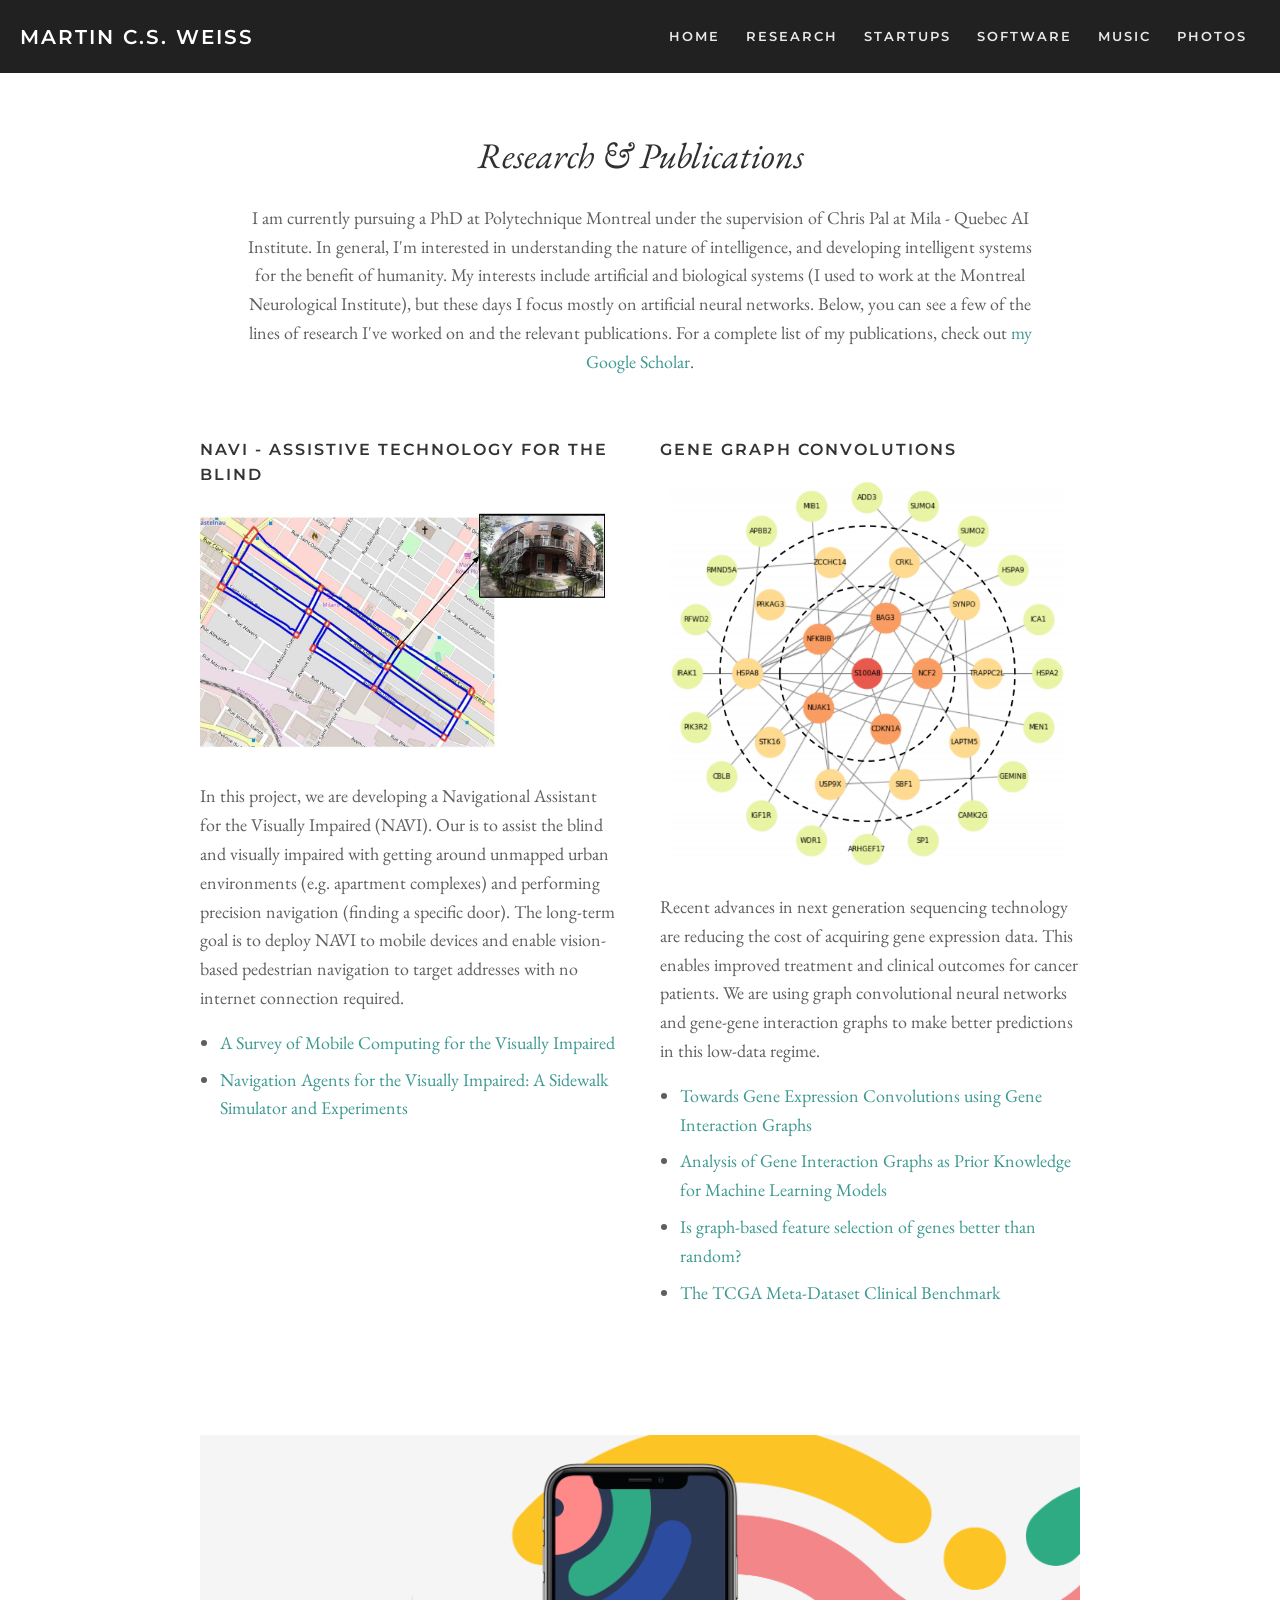
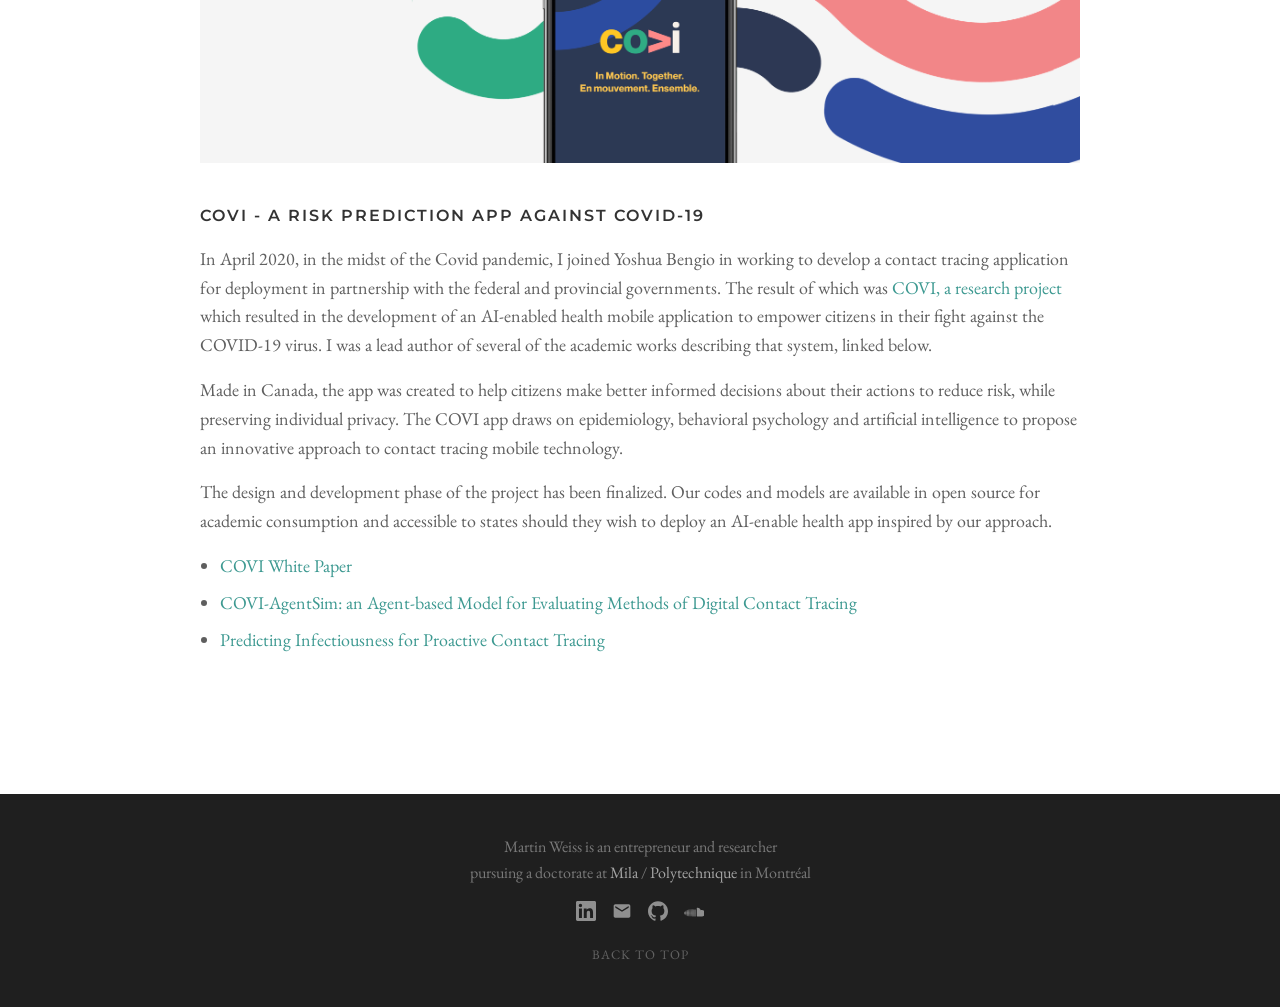
==== research.html @ 53b31414 "Initial commit: static rebuild of martincsweiss.com Pixel-perfect replica of the Squarespace site as" ====
<!DOCTYPE html>
<html lang="en">
<head>
  <meta charset="UTF-8">
  <meta name="viewport" content="width=device-width, initial-scale=1.0">
  <title>Research — Martin C.S. Weiss</title>
  <link rel="stylesheet" href="css/style.css">
</head>
<body>

  <!-- Header -->
  <header class="site-header" id="header">
    <a href="index.html" class="site-title">MARTIN C.S. WEISS</a>
    <button class="menu-toggle" onclick="document.querySelector('.site-header nav').classList.toggle('open')">
      <span></span><span></span><span></span>
    </button>
    <nav>
      <a href="index.html">HOME</a>
      <a href="research.html">RESEARCH</a>
      <a href="startups.html">STARTUPS</a>
      <a href="software.html">SOFTWARE</a>
      <div class="dropdown">
        <a href="#">MUSIC</a>
        <div class="dropdown-menu">
          <a href="production.html">Production</a>
          <a href="mixing.html">Mixing</a>
        </div>
      </div>
      <div class="dropdown">
        <a href="#">PHOTOS</a>
        <div class="dropdown-menu">
          <a href="photos.html">Martin</a>
        </div>
      </div>
    </nav>
  </header>

  <!-- Page Content -->
  <div class="page-content">

    <!-- Intro -->
    <div class="research-intro">
      <h2>Research &amp; Publications</h2>
      <p>I am currently pursuing a PhD at Polytechnique Montreal under the supervision of Chris Pal at Mila - Quebec AI Institute. In general, I'm interested in understanding the nature of intelligence, and developing intelligent systems for the benefit of humanity. My interests include artificial and biological systems (I used to work at the Montreal Neurological Institute), but these days I focus mostly on artificial neural networks. Below, you can see a few of the lines of research I've worked on and the relevant publications. For a complete list of my publications, check out <a href="https://scholar.google.ca/citations?hl=en&user=t7lQYWwAAAAJ">my Google Scholar</a>.</p>
    </div>

    <!-- Two-column grid: NAVI and Gene Graph Convolutions -->
    <div class="research-grid">

      <!-- NAVI -->
      <div class="research-section">
        <h2>NAVI - Assistive technology for the blind</h2>
        <img src="images/navi.jpg" alt="navi2.jpg">
        <p>In this project, we are developing a Navigational Assistant for the Visually Impaired (NAVI). Our is to assist the blind and visually impaired with getting around unmapped urban environments (e.g. apartment complexes) and performing precision navigation (finding a specific door). The long-term goal is to deploy NAVI to mobile devices and enable vision-based pedestrian navigation to target addresses with no internet connection required.</p>
        <ul class="publications">
          <li><a href="https://arxiv.org/abs/1811.10120">A Survey of Mobile Computing for the Visually Impaired</a></li>
          <li><a href="https://arxiv.org/abs/1910.13249">Navigation Agents for the Visually Impaired: A Sidewalk Simulator and Experiments</a></li>
        </ul>
      </div>

      <!-- Gene Graph Convolutions -->
      <div class="research-section">
        <h2>Gene Graph Convolutions</h2>
        <img src="images/gene-graph.png" alt="Screen Shot 2019-03-04 at 11.16.57 AM.png">
        <p>Recent advances in next generation sequencing technology are reducing the cost of acquiring gene expression data. This enables improved treatment and clinical outcomes for cancer patients. We are using graph convolutional neural networks and gene-gene interaction graphs to make better predictions in this low-data regime.</p>
        <ul class="publications">
          <li><a href="https://arxiv.org/pdf/1806.06975.pdf">Towards Gene Expression Convolutions using Gene Interaction Graphs</a></li>
          <li><a href="https://arxiv.org/abs/1905.02295">Analysis of Gene Interaction Graphs as Prior Knowledge for Machine Learning Models</a></li>
          <li><a href="https://arxiv.org/abs/1910.09600">Is graph-based feature selection of genes better than random?</a></li>
          <li><a href="https://arxiv.org/abs/1910.08636">The TCGA Meta-Dataset Clinical Benchmark</a></li>
        </ul>
      </div>

    </div>

    <!-- Full-width COVI image -->
    <div class="research-full-image">
      <img src="images/covi.png" alt="img.png">
    </div>

    <!-- COVI Section -->
    <div class="research-section">
      <h2>COVI - A risk prediction app against Covid-19</h2>
      <p>In April 2020, in the midst of the Covid pandemic, I joined Yoshua Bengio in working to develop a contact tracing application for deployment in partnership with the federal and provincial governments. The result of which was <a href="https://mila.quebec/en/project/covi/">COVI, a research project</a> which resulted in the development of an AI-enabled health mobile application to empower citizens in their fight against the COVID-19 virus. I was a lead author of several of the academic works describing that system, linked below.</p>
      <p>Made in Canada, the app was created to help citizens make better informed decisions about their actions to reduce risk, while preserving individual privacy. The COVI app draws on epidemiology, behavioral psychology and artificial intelligence to propose an innovative approach to contact tracing mobile technology.</p>
      <p>The design and development phase of the project has been finalized. Our codes and models are available in open source for academic consumption and accessible to states should they wish to deploy an AI-enable health app inspired by our approach.</p>
      <ul class="publications">
        <li><a href="https://arxiv.org/abs/2005.08502">COVI White Paper</a></li>
        <li><a href="https://arxiv.org/abs/2010.16004">COVI-AgentSim: an Agent-based Model for Evaluating Methods of Digital Contact Tracing</a></li>
        <li><a href="https://arxiv.org/abs/2010.12536">Predicting Infectiousness for Proactive Contact Tracing</a></li>
      </ul>
    </div>

  </div>

  <!-- Footer -->
  <footer class="site-footer">
    <div>
      Martin Weiss is an entrepreneur and researcher<br>
      pursuing a doctorate at <a href="https://mila.quebec/">Mila</a> / <a href="https://polymtl.ca/">Polytechnique</a> in Montr&eacute;al
    </div>
    <div class="footer-social">
      <!-- LinkedIn -->
      <a href="https://www.linkedin.com/in/martin-weiss-6240703a" aria-label="LinkedIn">
        <svg xmlns="http://www.w3.org/2000/svg" viewBox="0 0 24 24"><path d="M20.447 20.452h-3.554v-5.569c0-1.328-.027-3.037-1.852-3.037-1.853 0-2.136 1.445-2.136 2.939v5.667H9.351V9h3.414v1.561h.046c.477-.9 1.637-1.85 3.37-1.85 3.601 0 4.267 2.37 4.267 5.455v6.286zM5.337 7.433a2.062 2.062 0 01-2.063-2.065 2.064 2.064 0 112.063 2.065zm1.782 13.019H3.555V9h3.564v11.452zM22.225 0H1.771C.792 0 0 .774 0 1.729v20.542C0 23.227.792 24 1.771 24h20.451C23.2 24 24 23.227 24 22.271V1.729C24 .774 23.2 0 22.222 0h.003z"/></svg>
      </a>
      <!-- Email -->
      <a href="mailto:Martin.clyde.weiss@gmail.com" aria-label="Email">
        <svg xmlns="http://www.w3.org/2000/svg" viewBox="0 0 24 24"><path d="M20 4H4c-1.1 0-2 .9-2 2v12c0 1.1.9 2 2 2h16c1.1 0 2-.9 2-2V6c0-1.1-.9-2-2-2zm0 4l-8 5-8-5V6l8 5 8-5v2z"/></svg>
      </a>
      <!-- GitHub -->
      <a href="https://github.com/mweiss17" aria-label="GitHub">
        <svg xmlns="http://www.w3.org/2000/svg" viewBox="0 0 24 24"><path d="M12 .297c-6.63 0-12 5.373-12 12 0 5.303 3.438 9.8 8.205 11.385.6.113.82-.258.82-.577 0-.285-.01-1.04-.015-2.04-3.338.724-4.042-1.61-4.042-1.61C4.422 18.07 3.633 17.7 3.633 17.7c-1.087-.744.084-.729.084-.729 1.205.084 1.838 1.236 1.838 1.236 1.07 1.835 2.809 1.305 3.495.998.108-.776.417-1.305.76-1.605-2.665-.3-5.466-1.332-5.466-5.93 0-1.31.465-2.38 1.235-3.22-.135-.303-.54-1.523.105-3.176 0 0 1.005-.322 3.3 1.23.96-.267 1.98-.399 3-.405 1.02.006 2.04.138 3 .405 2.28-1.552 3.285-1.23 3.285-1.23.645 1.653.24 2.873.12 3.176.765.84 1.23 1.91 1.23 3.22 0 4.61-2.805 5.625-5.475 5.92.42.36.81 1.096.81 2.22 0 1.606-.015 2.896-.015 3.286 0 .315.21.69.825.57C20.565 22.092 24 17.592 24 12.297c0-6.627-5.373-12-12-12"/></svg>
      </a>
      <!-- SoundCloud -->
      <a href="http://soundcloud.com/rmfrstar" aria-label="SoundCloud">
        <svg xmlns="http://www.w3.org/2000/svg" viewBox="0 0 24 24"><path d="M1.175 12.225c-.051 0-.094.046-.101.1l-.233 2.154.233 2.105c.007.058.05.098.101.098.05 0 .09-.04.099-.098l.255-2.105-.27-2.154c-.009-.057-.05-.1-.1-.1m-.899.828c-.06 0-.091.037-.104.094L0 14.479l.172 1.308c.013.06.045.094.104.094.057 0 .09-.037.104-.09l.2-1.312-.2-1.334c-.014-.057-.047-.09-.104-.09m1.8-1.394c-.063 0-.11.05-.116.104l-.218 2.716.218 2.613c.006.06.053.104.116.104.062 0 .108-.044.116-.104l.246-2.613-.246-2.716c-.008-.058-.054-.104-.116-.104m.899-.546c-.073 0-.124.058-.131.12l-.2 3.262.2 3.134c.007.064.058.12.131.12.072 0 .123-.056.131-.12l.228-3.134-.228-3.262c-.008-.062-.059-.12-.131-.12m.899-.378c-.082 0-.14.066-.145.134l-.182 3.64.182 3.453c.005.072.063.134.145.134.08 0 .138-.062.144-.134l.206-3.453-.206-3.64c-.006-.068-.063-.134-.144-.134m.898-.312c-.09 0-.154.074-.16.148l-.163 3.952.163 3.653c.006.078.07.148.16.148.09 0 .152-.07.16-.148l.186-3.653-.186-3.952c-.008-.074-.07-.148-.16-.148m.955-.242c-.1 0-.168.082-.174.163l-.148 4.194.148 3.732c.006.084.074.163.174.163.098 0 .166-.079.174-.163l.168-3.732-.168-4.194c-.008-.08-.076-.163-.174-.163m.955-.182c-.11 0-.182.09-.188.178l-.132 4.376.132 3.771c.006.092.078.178.188.178.108 0 .18-.086.188-.178l.15-3.771-.15-4.376c-.008-.088-.08-.178-.188-.178m1.01-.135c-.12 0-.196.098-.202.194l-.114 4.51.114 3.792c.006.1.082.194.202.194.118 0 .194-.094.202-.194l.13-3.792-.13-4.51c-.008-.096-.084-.194-.202-.194m1.01-.063c-.13 0-.208.106-.214.208l-.098 4.574.098 3.8c.006.106.084.208.214.208.128 0 .206-.102.214-.208l.112-3.8-.112-4.574c-.008-.102-.086-.208-.214-.208m1.065.04c-.14 0-.222.114-.228.222l-.082 4.534.082 3.794c.006.112.088.222.228.222.138 0 .22-.11.228-.222l.094-3.794-.094-4.534c-.008-.108-.09-.222-.228-.222m1.065.13c-.15 0-.236.12-.242.234l-.066 4.404.066 3.782c.006.118.092.234.242.234.148 0 .234-.116.242-.234l.076-3.782-.076-4.404c-.008-.114-.094-.234-.242-.234m1.065.107c-.16 0-.248.13-.254.248l-.05 4.297.05 3.77c.006.124.094.248.254.248.158 0 .246-.124.254-.248l.058-3.77-.058-4.297c-.008-.118-.096-.248-.254-.248m1.12.125c-.17 0-.26.138-.268.26l-.034 4.172.034 3.755c.008.128.098.26.268.26.168 0 .258-.132.268-.26l.04-3.755-.04-4.172c-.01-.122-.1-.26-.268-.26m1.12.087c-.178 0-.274.146-.282.274l-.018 4.085.018 3.742c.008.134.104.274.282.274.176 0 .272-.14.282-.274l.02-3.742-.02-4.085c-.01-.128-.106-.274-.282-.274m1.678-.62c-.263 0-.444.16-.444.388v8.07c0 .228.181.398.444.398h5.678c2.133 0 3.867-1.702 3.867-3.8 0-2.1-1.734-3.8-3.867-3.8-.525 0-1.026.106-1.484.29-.298-1.714-1.817-3.02-3.636-3.02-.376 0-.748.058-1.098.163-.13.04-.174.08-.174.163v.148"/></svg>
      </a>
    </div>
    <a href="#header" class="back-to-top">Back to Top</a>
  </footer>

</body>
</html>
---- css/style.css ----
/* ========================================
   Martin C.S. Weiss - Static Site Styles
   Pixel-perfect replica of Squarespace site
   ======================================== */

/* Google Fonts - matching Squarespace typekit fonts */
@import url('https://fonts.googleapis.com/css2?family=EB+Garamond:ital,wght@0,400;0,500;0,600;0,700;1,400;1,500&family=Montserrat:wght@400;500;600;700&family=PT+Sans:wght@400;700&display=swap');

/* ----------------------------------------
   CSS Reset & Base
   ---------------------------------------- */
*, *::before, *::after {
  box-sizing: border-box;
}

html {
  -webkit-font-smoothing: antialiased;
  -moz-osx-font-smoothing: grayscale;
}

body {
  margin: 0;
  padding: 0;
  font-family: 'EB Garamond', 'adobe-garamond-pro', Georgia, 'Times New Roman', serif;
  font-size: 18px;
  font-weight: 400;
  line-height: 1.6;
  color: rgba(26, 26, 26, 0.7);
  background-color: #fff;
}

a {
  color: rgb(61, 153, 145);
  text-decoration: none;
}

a:hover {
  opacity: 0.8;
}

img {
  max-width: 100%;
  height: auto;
  display: block;
}

h1, h2, h3, h4 {
  margin: 0;
  padding: 0;
}

p {
  margin: 0 0 16px;
}

ul {
  margin: 0;
  padding: 0;
  list-style: none;
}

/* ----------------------------------------
   Header / Navigation Bar (subpages)
   ---------------------------------------- */
.site-header {
  background-color: rgb(33, 33, 33);
  padding: 0 20px;
  height: 73px;
  display: flex;
  align-items: center;
  justify-content: space-between;
  position: relative;
  z-index: 100;
}

.site-header .site-title {
  font-family: 'Montserrat', 'proxima-nova', 'Helvetica Neue', Helvetica, Arial, sans-serif;
  font-size: 20px;
  font-weight: 600;
  letter-spacing: 2px;
  text-transform: uppercase;
  color: #fff;
  text-decoration: none;
  line-height: 20px;
}

.site-header .site-title:hover {
  opacity: 0.8;
}

.site-header nav {
  display: flex;
  align-items: center;
  gap: 0;
}

.site-header nav a {
  font-family: 'Montserrat', 'proxima-nova', 'Helvetica Neue', Helvetica, Arial, sans-serif;
  font-size: 13px;
  font-weight: 600;
  letter-spacing: 2px;
  text-transform: uppercase;
  color: rgba(255, 255, 255, 0.9);
  text-decoration: none;
  padding: 9.75px 13px;
  display: block;
  line-height: 13px;
}

.site-header nav a:hover {
  color: #fff;
}

.site-header nav .dropdown {
  position: relative;
}

.site-header nav .dropdown-menu {
  display: none;
  position: absolute;
  top: 100%;
  left: 0;
  background: rgb(33, 33, 33);
  min-width: 180px;
  padding: 8px 0;
  z-index: 200;
}

.site-header nav .dropdown:hover .dropdown-menu {
  display: block;
}

.site-header nav .dropdown-menu a {
  padding: 8px 20px;
  font-size: 12px;
  white-space: nowrap;
}

/* Mobile hamburger menu */
.menu-toggle {
  display: none;
  background: none;
  border: none;
  cursor: pointer;
  padding: 10px;
}

.menu-toggle span {
  display: block;
  width: 24px;
  height: 2px;
  background: #fff;
  margin: 5px 0;
  transition: 0.3s;
}

/* ----------------------------------------
   Homepage-specific styles
   ---------------------------------------- */
.homepage {
  text-align: center;
}

.homepage .hero-image {
  width: 100%;
  height: 55vw;
  max-height: 550px;
  overflow: hidden;
}

.homepage .hero-image img {
  width: 100%;
  height: 100%;
  object-fit: cover;
  object-position: 45% 0%;
  display: block;
}

.homepage .content-block {
  width: 500px;
  max-width: calc(100% - 40px);
  margin: 0 auto;
  padding: 0;
  text-align: left;
}

.homepage .name-title {
  font-family: 'Times New Roman', Times, serif;
  font-size: 45px;
  font-weight: 700;
  line-height: 45px;
  letter-spacing: 3.6px;
  text-transform: uppercase;
  color: rgb(51, 51, 51);
  margin: 36px 0 0;
  display: inline-block;
}

.homepage .subtitle {
  font-family: 'Times New Roman', Times, serif;
  font-size: 18px;
  font-weight: 400;
  line-height: 18px;
  letter-spacing: 5.04px;
  text-transform: uppercase;
  color: rgb(51, 51, 51);
  margin: 12px 0 0;
}

.homepage .bio {
  margin-top: 36px;
}

.homepage .bio p {
  font-family: 'Times New Roman', Times, serif;
  font-size: 16px;
  font-weight: 400;
  line-height: 22.4px;
  letter-spacing: 0.16px;
  color: rgba(51, 51, 51, 0.6);
  margin-bottom: 16px;
}

.homepage .bio a {
  color: rgba(51, 51, 51, 0.6);
  text-decoration: underline;
}

.homepage .bio a:hover {
  color: rgb(51, 51, 51);
}

/* Homepage bottom nav */
.homepage .bottom-nav {
  display: flex;
  align-items: center;
  justify-content: center;
  flex-wrap: wrap;
  margin: 36px 0 24px;
  gap: 0;
}

.homepage .bottom-nav a {
  font-family: 'PT Sans', sans-serif;
  font-size: 12px;
  font-weight: 400;
  line-height: 12px;
  letter-spacing: 3.36px;
  text-transform: uppercase;
  color: rgb(51, 51, 51);
  text-decoration: none;
  padding: 9.6px 7.2px;
}

.homepage .bottom-nav a:hover {
  opacity: 0.7;
}

/* Homepage social icons */
.homepage .social-icons {
  display: inline-flex;
  align-items: center;
  gap: 8px;
  margin-left: 8px;
  vertical-align: middle;
}

.homepage .social-icons a {
  color: rgb(51, 51, 51);
  display: flex;
  align-items: center;
  justify-content: center;
  width: 24px;
  height: 24px;
}

.homepage .social-icons a:hover {
  opacity: 0.7;
}

.homepage .social-icons svg {
  width: 20px;
  height: 20px;
  fill: currentColor;
}

/* ----------------------------------------
   Subpage Common Layout
   ---------------------------------------- */
.page-content {
  max-width: 960px;
  margin: 0 auto;
  padding: 60px 40px 80px;
}

/* ----------------------------------------
   Banner / Hero Image (Startups, Software, Mixing)
   ---------------------------------------- */
.banner {
  position: relative;
  width: 100%;
  height: 400px;
  overflow: hidden;
  background: rgb(31, 31, 31);
}

.banner img {
  width: 100%;
  height: 100%;
  object-fit: cover;
  object-position: center;
}

.banner .banner-overlay {
  position: absolute;
  top: 0;
  left: 0;
  right: 0;
  bottom: 0;
  display: flex;
  align-items: center;
  justify-content: center;
  background: rgba(0, 0, 0, 0.2);
}

.banner .banner-title {
  font-family: 'Montserrat', 'proxima-nova', sans-serif;
  font-size: 48px;
  font-weight: 300;
  letter-spacing: 8px;
  text-transform: uppercase;
  color: #fff;
  text-align: center;
}

/* Software banner with quote overlay */
.banner .banner-quote {
  font-family: 'EB Garamond', Georgia, serif;
  font-size: 31px;
  font-weight: 600;
  line-height: 1.5;
  letter-spacing: 1px;
  color: #fff;
  text-align: center;
  max-width: 700px;
  padding: 0 40px;
}

.banner .banner-quote cite {
  display: block;
  margin-top: 12px;
  font-style: normal;
  font-size: 20px;
  font-weight: 400;
}

.banner .banner-quote cite em {
  font-style: italic;
}

/* ----------------------------------------
   Research Page
   ---------------------------------------- */
.research-intro {
  text-align: center;
  margin-bottom: 60px;
}

.research-intro h2 {
  font-family: 'EB Garamond', Georgia, serif;
  font-size: 36px;
  font-weight: 400;
  font-style: italic;
  line-height: 1.3;
  color: rgba(26, 26, 26, 0.9);
  margin-bottom: 24px;
}

.research-intro p {
  font-family: 'EB Garamond', Georgia, serif;
  font-size: 18px;
  line-height: 1.6;
  color: rgba(26, 26, 26, 0.7);
  max-width: 800px;
  margin: 0 auto;
}

.research-grid {
  display: grid;
  grid-template-columns: 1fr 1fr;
  gap: 40px;
  margin-bottom: 60px;
}

.research-section {
  margin-bottom: 60px;
}

.research-section h2 {
  font-family: 'Montserrat', 'proxima-nova', sans-serif;
  font-size: 16px;
  font-weight: 600;
  letter-spacing: 2px;
  text-transform: uppercase;
  color: rgb(51, 51, 51);
  margin-bottom: 16px;
}

.research-section p {
  font-family: 'EB Garamond', Georgia, serif;
  font-size: 18px;
  line-height: 1.6;
  color: rgba(26, 26, 26, 0.7);
  margin-bottom: 16px;
}

.research-section .publications {
  list-style: disc;
  padding-left: 20px;
}

.research-section .publications li {
  margin-bottom: 8px;
  list-style: disc;
}

.research-section .publications a {
  font-family: 'EB Garamond', Georgia, serif;
  font-size: 18px;
  color: rgb(61, 153, 145);
}

.research-section img {
  width: 100%;
  margin-bottom: 24px;
}

/* Full-width image between research sections */
.research-full-image {
  width: 100%;
  margin: 40px 0;
}

.research-full-image img {
  width: 100%;
}

/* ----------------------------------------
   Startups Page - Blog/Card Style
   ---------------------------------------- */
.startups-intro {
  margin-bottom: 40px;
  padding-bottom: 40px;
  border-bottom: 1px solid #e1e1e1;
}

.startups-intro p {
  font-family: 'EB Garamond', Georgia, serif;
  font-size: 18px;
  line-height: 1.6;
  color: rgba(26, 26, 26, 0.7);
}

.startup-entry {
  display: flex;
  gap: 30px;
  margin-bottom: 40px;
  padding-bottom: 40px;
  border-bottom: 1px solid #e1e1e1;
}

.startup-entry:last-child {
  border-bottom: none;
}

.startup-entry .entry-image {
  flex: 0 0 300px;
  max-width: 300px;
}

.startup-entry .entry-image img {
  width: 100%;
  height: auto;
}

.startup-entry .entry-content {
  flex: 1;
}

.startup-entry .entry-title {
  font-family: 'Montserrat', 'proxima-nova', 'Helvetica Neue', Helvetica, Arial, sans-serif;
  font-size: 20px;
  font-weight: 400;
  letter-spacing: 1px;
  text-transform: uppercase;
  color: rgb(102, 102, 102);
  margin-bottom: 10px;
  line-height: 24px;
}

.startup-entry .entry-date {
  font-family: 'EB Garamond', Georgia, serif;
  font-size: 13px;
  color: rgba(26, 26, 26, 0.4);
  line-height: 1.4;
  margin-bottom: 8px;
}

.startup-entry .entry-excerpt {
  font-family: 'EB Garamond', Georgia, serif;
  font-size: 18px;
  line-height: 1.6;
  color: rgba(26, 26, 26, 0.7);
  margin-bottom: 10px;
}

.startup-entry .read-more {
  font-family: 'EB Garamond', Georgia, serif;
  font-size: 18px;
  color: rgb(61, 153, 145);
  text-decoration: none;
}

.startup-entry .read-more:hover {
  opacity: 0.7;
}

/* ----------------------------------------
   Software Page
   ---------------------------------------- */
.software-project {
  margin-bottom: 60px;
  text-align: center;
}

.software-project h2 {
  font-family: 'Montserrat', 'proxima-nova', sans-serif;
  font-size: 25px;
  font-weight: 600;
  line-height: 30px;
  letter-spacing: 1.25px;
  text-transform: uppercase;
  color: rgb(74, 74, 74);
  margin-bottom: 24px;
  text-align: center;
}

.software-project .project-image {
  margin-bottom: 24px;
}

.software-project .project-image img {
  max-width: 100%;
  margin: 0 auto;
}

.software-project .project-details {
  text-align: left;
  max-width: 700px;
  margin: 0 auto;
}

.software-project .project-details p {
  font-family: 'EB Garamond', Georgia, serif;
  font-size: 18px;
  line-height: 1.6;
  color: rgba(26, 26, 26, 0.7);
}

.software-project .project-details strong {
  font-weight: 700;
  color: rgba(26, 26, 26, 0.85);
}

.software-project .project-links {
  margin-top: 12px;
}

.software-project .project-links a {
  font-family: 'EB Garamond', Georgia, serif;
  font-size: 18px;
  color: rgb(61, 153, 145);
  margin-right: 16px;
}

/* ----------------------------------------
   Music / Blog Pages (Production + Mixing)
   ---------------------------------------- */
.blog-list {
  max-width: 600px;
  margin: 0 auto;
}

.blog-entry {
  margin-bottom: 60px;
}

.blog-entry .entry-date {
  font-family: 'EB Garamond', Georgia, serif;
  font-size: 13px;
  color: rgba(26, 26, 26, 0.4);
  line-height: 1.4;
  margin-bottom: 4px;
}

.blog-entry .entry-title {
  font-family: 'EB Garamond', Georgia, serif;
  font-size: 32px;
  font-weight: 400;
  line-height: 1.2;
  color: rgba(26, 26, 26, 0.9);
  margin: 12px 0;
}

.blog-entry .entry-separator {
  width: 30px;
  height: 1px;
  background: rgba(26, 26, 26, 0.15);
  margin: 16px 0;
}

.blog-entry .soundcloud-embed {
  width: 100%;
  margin-top: 16px;
}

.blog-entry .soundcloud-embed iframe {
  width: 100%;
  height: 400px;
  border: none;
}

.blog-entry .audio-player {
  margin-top: 16px;
}

.blog-entry audio {
  width: 100%;
}

.blog-entry .tracklist {
  font-family: 'EB Garamond', Georgia, serif;
  font-size: 16px;
  line-height: 1.8;
  color: rgba(26, 26, 26, 0.6);
  margin-top: 16px;
  white-space: pre-line;
}

/* ----------------------------------------
   Photos Gallery Page
   ---------------------------------------- */
.gallery-grid {
  display: flex;
  flex-wrap: wrap;
  gap: 8px;
  justify-content: center;
}

.gallery-grid .gallery-item {
  flex: 0 0 calc(33.333% - 6px);
  max-width: calc(33.333% - 6px);
  overflow: hidden;
}

.gallery-grid .gallery-item img {
  width: 100%;
  height: 100%;
  object-fit: cover;
  display: block;
  cursor: pointer;
  transition: opacity 0.2s;
}

.gallery-grid .gallery-item img:hover {
  opacity: 0.85;
}

.gallery-grid .gallery-item .caption {
  font-family: 'EB Garamond', Georgia, serif;
  font-size: 14px;
  color: rgba(26, 26, 26, 0.5);
  text-align: center;
  padding: 8px 4px;
}

/* ----------------------------------------
   Footer (subpages)
   ---------------------------------------- */
.site-footer {
  background: rgb(31, 31, 31);
  padding: 40px 20px;
  text-align: center;
  color: rgba(255, 255, 255, 0.4);
  font-family: 'EB Garamond', Georgia, serif;
  font-size: 16px;
  line-height: 1.6;
}

.site-footer a {
  color: rgba(255, 255, 255, 0.6);
  text-decoration: none;
}

.site-footer a:hover {
  color: rgba(255, 255, 255, 0.9);
}

.site-footer .footer-social {
  display: flex;
  align-items: center;
  justify-content: center;
  gap: 16px;
  margin-top: 16px;
}

.site-footer .footer-social a {
  color: rgba(255, 255, 255, 0.5);
  display: flex;
  align-items: center;
  justify-content: center;
}

.site-footer .footer-social svg {
  width: 20px;
  height: 20px;
  fill: currentColor;
}

.site-footer .back-to-top {
  display: inline-block;
  margin-top: 24px;
  font-size: 13px;
  letter-spacing: 1px;
  text-transform: uppercase;
  color: rgba(255, 255, 255, 0.3);
}

/* ----------------------------------------
   Responsive
   ---------------------------------------- */
@media (max-width: 900px) {
  .research-grid {
    grid-template-columns: 1fr;
  }

  .startup-entry {
    flex-direction: column;
  }

  .startup-entry .entry-image {
    flex: none;
    max-width: 100%;
  }

  .gallery-grid .gallery-item {
    flex: 0 0 calc(50% - 4px);
    max-width: calc(50% - 4px);
  }
}

@media (max-width: 768px) {
  .site-header nav {
    display: none;
  }

  .menu-toggle {
    display: block;
  }

  .site-header nav.open {
    display: flex;
    flex-direction: column;
    position: absolute;
    top: 73px;
    left: 0;
    right: 0;
    background: rgb(33, 33, 33);
    padding: 20px;
    z-index: 200;
  }

  .homepage .name-title {
    font-size: 32px;
    line-height: 32px;
    letter-spacing: 2.5px;
  }

  .homepage .subtitle {
    font-size: 14px;
    letter-spacing: 3.9px;
  }

  .homepage .content-block {
    padding: 0 24px;
  }

  .page-content {
    padding: 40px 24px 60px;
  }

  .banner {
    height: 250px;
  }

  .banner .banner-title {
    font-size: 32px;
    letter-spacing: 5px;
  }

  .banner .banner-quote {
    font-size: 22px;
  }

  .software-project h2 {
    font-size: 18px;
  }

  .blog-entry .entry-title {
    font-size: 24px;
  }
}

@media (max-width: 480px) {
  .gallery-grid .gallery-item {
    flex: 0 0 100%;
    max-width: 100%;
  }

  .homepage .bottom-nav {
    flex-direction: column;
    gap: 4px;
  }

  .homepage .social-icons {
    display: flex;
    margin: 16px 0;
  }
}
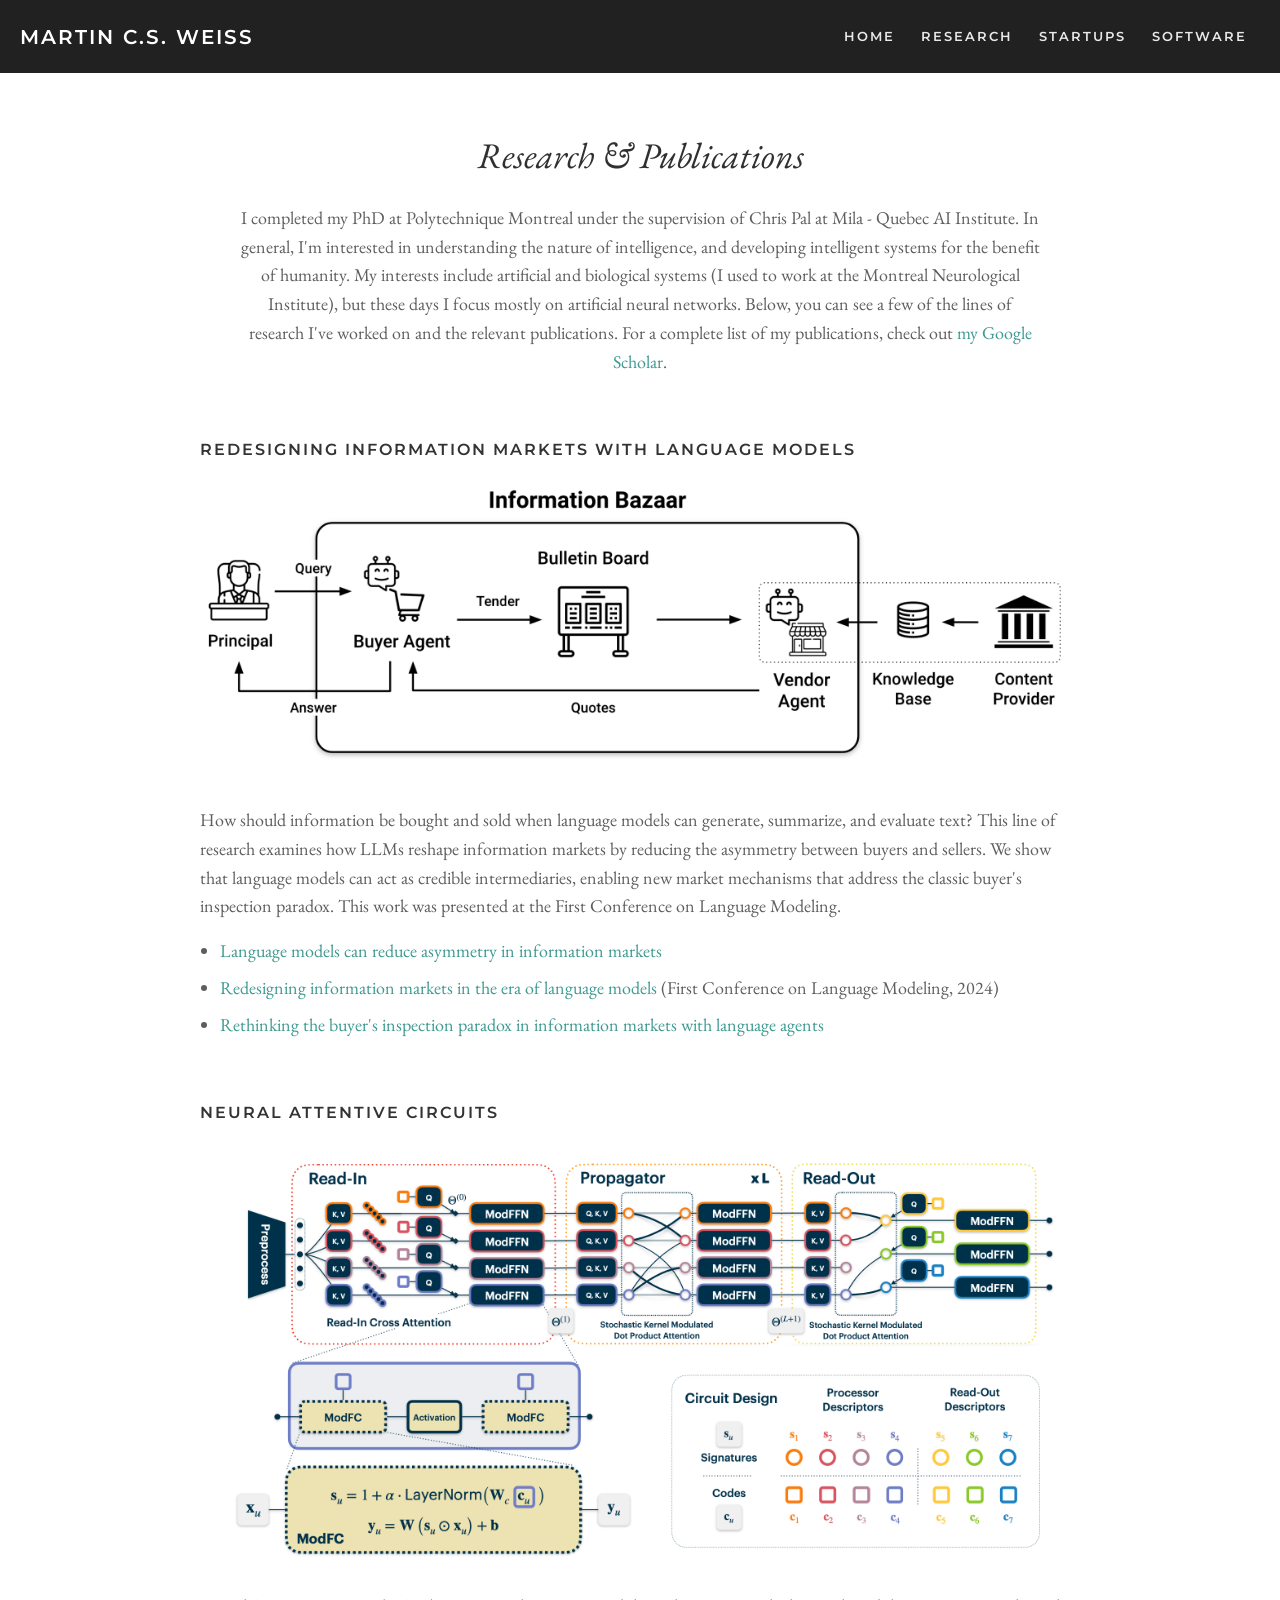
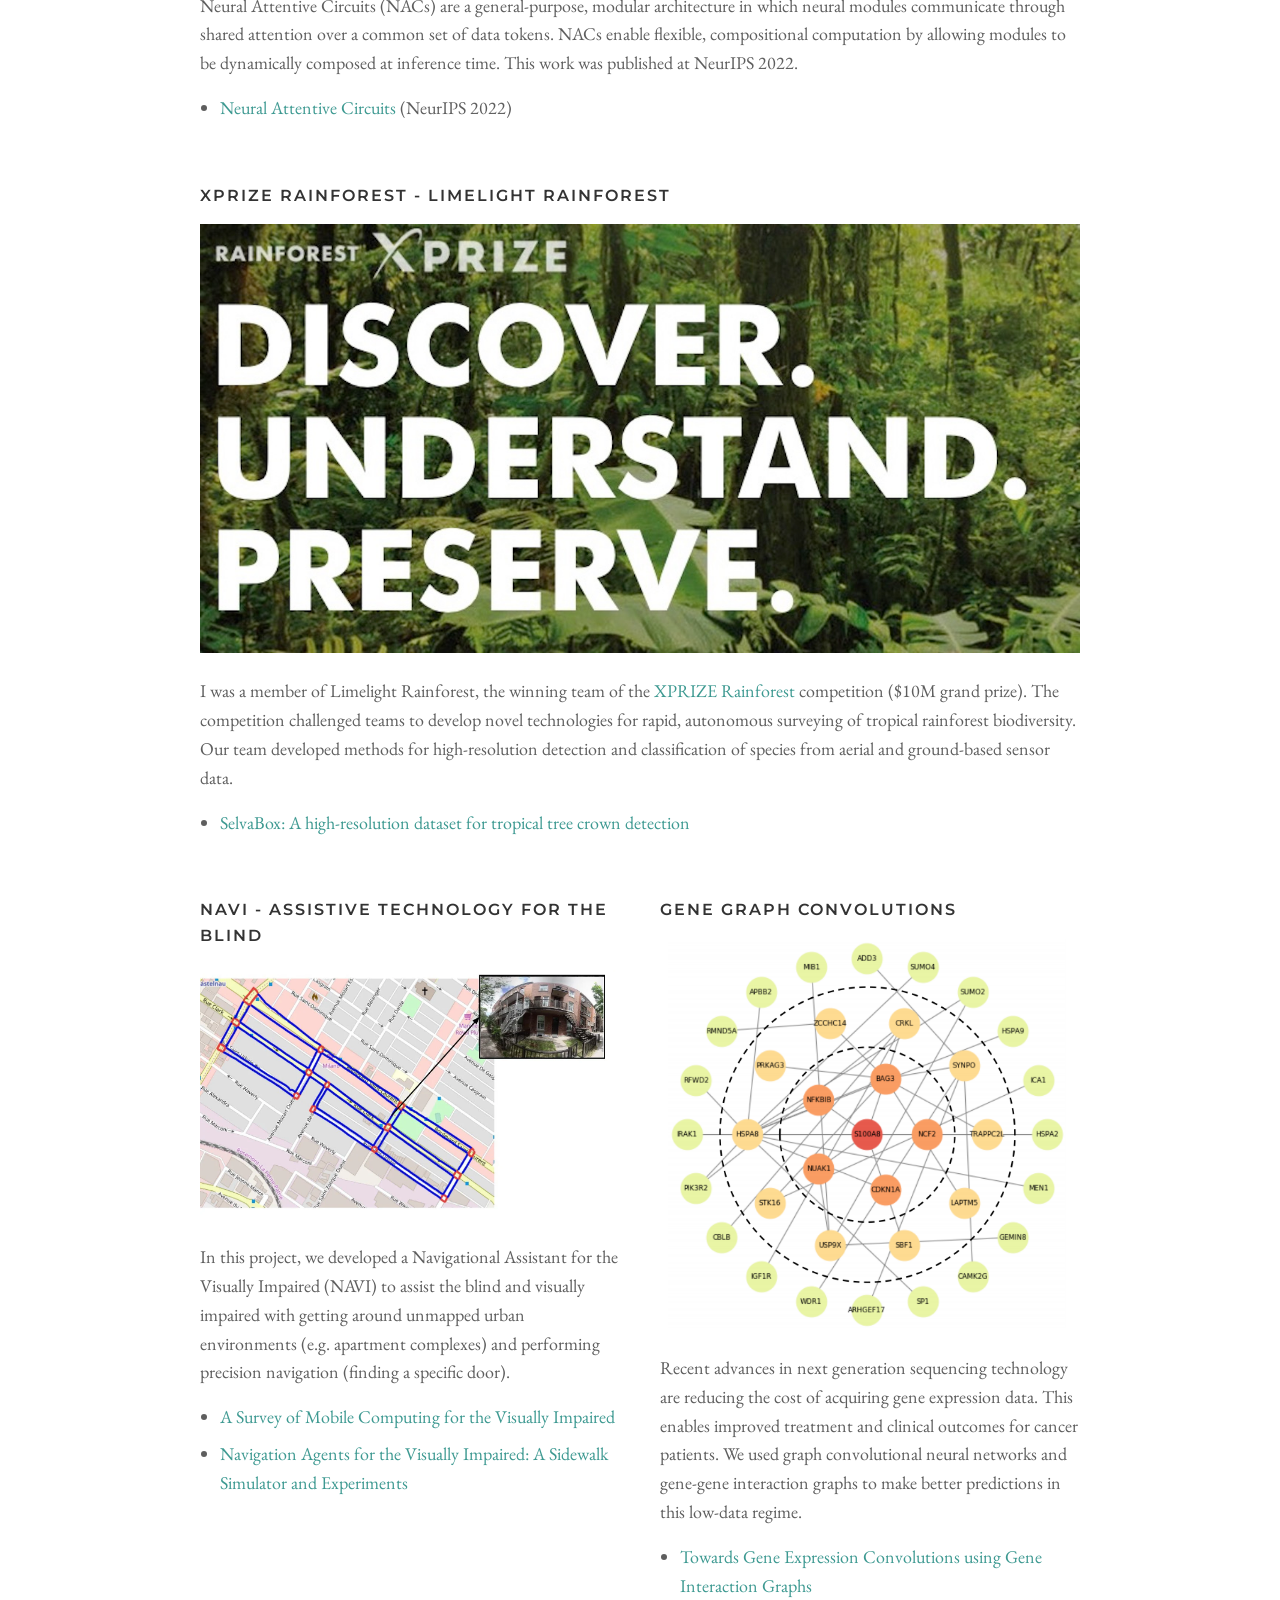
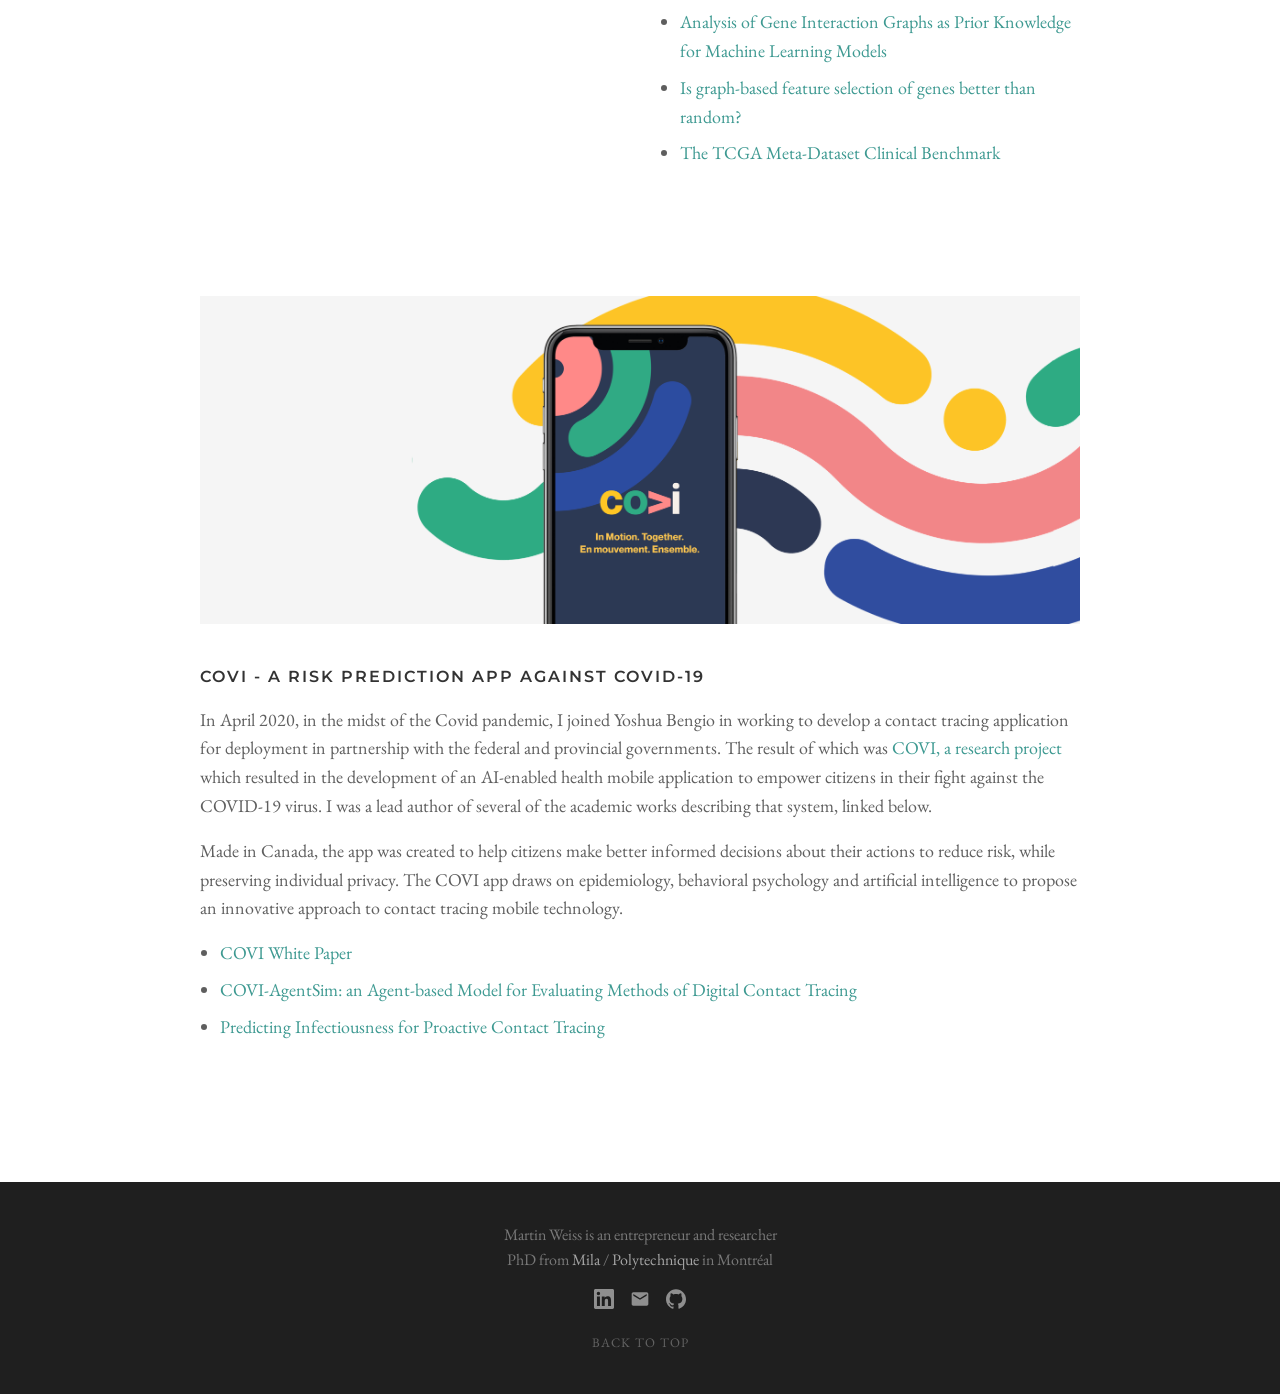
==== commit 6ea6a650: "Update site: add new research projects, Tiptree to startups, remove music/photos, vertical layout on" ====
--- a/research.html
+++ b/research.html
@@ -19,19 +19,6 @@
       <a href="research.html">RESEARCH</a>
       <a href="startups.html">STARTUPS</a>
       <a href="software.html">SOFTWARE</a>
-      <div class="dropdown">
-        <a href="#">MUSIC</a>
-        <div class="dropdown-menu">
-          <a href="production.html">Production</a>
-          <a href="mixing.html">Mixing</a>
-        </div>
-      </div>
-      <div class="dropdown">
-        <a href="#">PHOTOS</a>
-        <div class="dropdown-menu">
-          <a href="photos.html">Martin</a>
-        </div>
-      </div>
     </nav>
   </header>
 
@@ -41,7 +28,39 @@
     <!-- Intro -->
     <div class="research-intro">
       <h2>Research &amp; Publications</h2>
-      <p>I am currently pursuing a PhD at Polytechnique Montreal under the supervision of Chris Pal at Mila - Quebec AI Institute. In general, I'm interested in understanding the nature of intelligence, and developing intelligent systems for the benefit of humanity. My interests include artificial and biological systems (I used to work at the Montreal Neurological Institute), but these days I focus mostly on artificial neural networks. Below, you can see a few of the lines of research I've worked on and the relevant publications. For a complete list of my publications, check out <a href="https://scholar.google.ca/citations?hl=en&user=t7lQYWwAAAAJ">my Google Scholar</a>.</p>
+      <p>I completed my PhD at Polytechnique Montreal under the supervision of Chris Pal at Mila - Quebec AI Institute. In general, I'm interested in understanding the nature of intelligence, and developing intelligent systems for the benefit of humanity. My interests include artificial and biological systems (I used to work at the Montreal Neurological Institute), but these days I focus mostly on artificial neural networks. Below, you can see a few of the lines of research I've worked on and the relevant publications. For a complete list of my publications, check out <a href="https://scholar.google.ca/citations?hl=en&user=t7lQYWwAAAAJ">my Google Scholar</a>.</p>
+    </div>
+
+    <!-- Redesigning Information Markets -->
+    <div class="research-section">
+      <h2>Redesigning Information Markets with Language Models</h2>
+      <img src="images/info-markets.png" alt="Information Bazaar architecture diagram">
+      <p>How should information be bought and sold when language models can generate, summarize, and evaluate text? This line of research examines how LLMs reshape information markets by reducing the asymmetry between buyers and sellers. We show that language models can act as credible intermediaries, enabling new market mechanisms that address the classic buyer's inspection paradox. This work was presented at the First Conference on Language Modeling.</p>
+      <ul class="publications">
+        <li><a href="https://arxiv.org/abs/2403.14443">Language models can reduce asymmetry in information markets</a></li>
+        <li><a href="https://arxiv.org/abs/2403.14443">Redesigning information markets in the era of language models</a> (First Conference on Language Modeling, 2024)</li>
+        <li><a href="https://arxiv.org/abs/2403.14443">Rethinking the buyer's inspection paradox in information markets with language agents</a></li>
+      </ul>
+    </div>
+
+    <!-- Neural Attentive Circuits -->
+    <div class="research-section">
+      <h2>Neural Attentive Circuits</h2>
+      <img src="images/neural-attentive-circuits.png" alt="Neural Attentive Circuits architecture">
+      <p>Neural Attentive Circuits (NACs) are a general-purpose, modular architecture in which neural modules communicate through shared attention over a common set of data tokens. NACs enable flexible, compositional computation by allowing modules to be dynamically composed at inference time. This work was published at NeurIPS 2022.</p>
+      <ul class="publications">
+        <li><a href="https://arxiv.org/abs/2210.08031">Neural Attentive Circuits</a> (NeurIPS 2022)</li>
+      </ul>
+    </div>
+
+    <!-- XPRIZE Rainforest -->
+    <div class="research-section">
+      <h2>XPRIZE Rainforest - Limelight Rainforest</h2>
+      <img src="images/xprize-rainforest.jpg" alt="XPRIZE Rainforest - Discover, Understand, Preserve">
+      <p>I was a member of Limelight Rainforest, the winning team of the <a href="https://www.xprize.org/competitions/rainforest">XPRIZE Rainforest</a> competition ($10M grand prize). The competition challenged teams to develop novel technologies for rapid, autonomous surveying of tropical rainforest biodiversity. Our team developed methods for high-resolution detection and classification of species from aerial and ground-based sensor data.</p>
+      <ul class="publications">
+        <li><a href="https://arxiv.org/abs/2507.00170">SelvaBox: A high-resolution dataset for tropical tree crown detection</a></li>
+      </ul>
     </div>
 
     <!-- Two-column grid: NAVI and Gene Graph Convolutions -->
@@ -51,7 +70,7 @@
       <div class="research-section">
         <h2>NAVI - Assistive technology for the blind</h2>
         <img src="images/navi.jpg" alt="navi2.jpg">
-        <p>In this project, we are developing a Navigational Assistant for the Visually Impaired (NAVI). Our is to assist the blind and visually impaired with getting around unmapped urban environments (e.g. apartment complexes) and performing precision navigation (finding a specific door). The long-term goal is to deploy NAVI to mobile devices and enable vision-based pedestrian navigation to target addresses with no internet connection required.</p>
+        <p>In this project, we developed a Navigational Assistant for the Visually Impaired (NAVI) to assist the blind and visually impaired with getting around unmapped urban environments (e.g. apartment complexes) and performing precision navigation (finding a specific door).</p>
         <ul class="publications">
           <li><a href="https://arxiv.org/abs/1811.10120">A Survey of Mobile Computing for the Visually Impaired</a></li>
           <li><a href="https://arxiv.org/abs/1910.13249">Navigation Agents for the Visually Impaired: A Sidewalk Simulator and Experiments</a></li>
@@ -62,7 +81,7 @@
       <div class="research-section">
         <h2>Gene Graph Convolutions</h2>
         <img src="images/gene-graph.png" alt="Screen Shot 2019-03-04 at 11.16.57 AM.png">
-        <p>Recent advances in next generation sequencing technology are reducing the cost of acquiring gene expression data. This enables improved treatment and clinical outcomes for cancer patients. We are using graph convolutional neural networks and gene-gene interaction graphs to make better predictions in this low-data regime.</p>
+        <p>Recent advances in next generation sequencing technology are reducing the cost of acquiring gene expression data. This enables improved treatment and clinical outcomes for cancer patients. We used graph convolutional neural networks and gene-gene interaction graphs to make better predictions in this low-data regime.</p>
         <ul class="publications">
           <li><a href="https://arxiv.org/pdf/1806.06975.pdf">Towards Gene Expression Convolutions using Gene Interaction Graphs</a></li>
           <li><a href="https://arxiv.org/abs/1905.02295">Analysis of Gene Interaction Graphs as Prior Knowledge for Machine Learning Models</a></li>
@@ -83,7 +102,6 @@
       <h2>COVI - A risk prediction app against Covid-19</h2>
       <p>In April 2020, in the midst of the Covid pandemic, I joined Yoshua Bengio in working to develop a contact tracing application for deployment in partnership with the federal and provincial governments. The result of which was <a href="https://mila.quebec/en/project/covi/">COVI, a research project</a> which resulted in the development of an AI-enabled health mobile application to empower citizens in their fight against the COVID-19 virus. I was a lead author of several of the academic works describing that system, linked below.</p>
       <p>Made in Canada, the app was created to help citizens make better informed decisions about their actions to reduce risk, while preserving individual privacy. The COVI app draws on epidemiology, behavioral psychology and artificial intelligence to propose an innovative approach to contact tracing mobile technology.</p>
-      <p>The design and development phase of the project has been finalized. Our codes and models are available in open source for academic consumption and accessible to states should they wish to deploy an AI-enable health app inspired by our approach.</p>
       <ul class="publications">
         <li><a href="https://arxiv.org/abs/2005.08502">COVI White Paper</a></li>
         <li><a href="https://arxiv.org/abs/2010.16004">COVI-AgentSim: an Agent-based Model for Evaluating Methods of Digital Contact Tracing</a></li>
@@ -97,7 +115,7 @@
   <footer class="site-footer">
     <div>
       Martin Weiss is an entrepreneur and researcher<br>
-      pursuing a doctorate at <a href="https://mila.quebec/">Mila</a> / <a href="https://polymtl.ca/">Polytechnique</a> in Montr&eacute;al
+      PhD from <a href="https://mila.quebec/">Mila</a> / <a href="https://polymtl.ca/">Polytechnique</a> in Montr&eacute;al
     </div>
     <div class="footer-social">
       <!-- LinkedIn -->
@@ -112,10 +130,6 @@
       <a href="https://github.com/mweiss17" aria-label="GitHub">
         <svg xmlns="http://www.w3.org/2000/svg" viewBox="0 0 24 24"><path d="M12 .297c-6.63 0-12 5.373-12 12 0 5.303 3.438 9.8 8.205 11.385.6.113.82-.258.82-.577 0-.285-.01-1.04-.015-2.04-3.338.724-4.042-1.61-4.042-1.61C4.422 18.07 3.633 17.7 3.633 17.7c-1.087-.744.084-.729.084-.729 1.205.084 1.838 1.236 1.838 1.236 1.07 1.835 2.809 1.305 3.495.998.108-.776.417-1.305.76-1.605-2.665-.3-5.466-1.332-5.466-5.93 0-1.31.465-2.38 1.235-3.22-.135-.303-.54-1.523.105-3.176 0 0 1.005-.322 3.3 1.23.96-.267 1.98-.399 3-.405 1.02.006 2.04.138 3 .405 2.28-1.552 3.285-1.23 3.285-1.23.645 1.653.24 2.873.12 3.176.765.84 1.23 1.91 1.23 3.22 0 4.61-2.805 5.625-5.475 5.92.42.36.81 1.096.81 2.22 0 1.606-.015 2.896-.015 3.286 0 .315.21.69.825.57C20.565 22.092 24 17.592 24 12.297c0-6.627-5.373-12-12-12"/></svg>
       </a>
-      <!-- SoundCloud -->
-      <a href="http://soundcloud.com/rmfrstar" aria-label="SoundCloud">
-        <svg xmlns="http://www.w3.org/2000/svg" viewBox="0 0 24 24"><path d="M1.175 12.225c-.051 0-.094.046-.101.1l-.233 2.154.233 2.105c.007.058.05.098.101.098.05 0 .09-.04.099-.098l.255-2.105-.27-2.154c-.009-.057-.05-.1-.1-.1m-.899.828c-.06 0-.091.037-.104.094L0 14.479l.172 1.308c.013.06.045.094.104.094.057 0 .09-.037.104-.09l.2-1.312-.2-1.334c-.014-.057-.047-.09-.104-.09m1.8-1.394c-.063 0-.11.05-.116.104l-.218 2.716.218 2.613c.006.06.053.104.116.104.062 0 .108-.044.116-.104l.246-2.613-.246-2.716c-.008-.058-.054-.104-.116-.104m.899-.546c-.073 0-.124.058-.131.12l-.2 3.262.2 3.134c.007.064.058.12.131.12.072 0 .123-.056.131-.12l.228-3.134-.228-3.262c-.008-.062-.059-.12-.131-.12m.899-.378c-.082 0-.14.066-.145.134l-.182 3.64.182 3.453c.005.072.063.134.145.134.08 0 .138-.062.144-.134l.206-3.453-.206-3.64c-.006-.068-.063-.134-.144-.134m.898-.312c-.09 0-.154.074-.16.148l-.163 3.952.163 3.653c.006.078.07.148.16.148.09 0 .152-.07.16-.148l.186-3.653-.186-3.952c-.008-.074-.07-.148-.16-.148m.955-.242c-.1 0-.168.082-.174.163l-.148 4.194.148 3.732c.006.084.074.163.174.163.098 0 .166-.079.174-.163l.168-3.732-.168-4.194c-.008-.08-.076-.163-.174-.163m.955-.182c-.11 0-.182.09-.188.178l-.132 4.376.132 3.771c.006.092.078.178.188.178.108 0 .18-.086.188-.178l.15-3.771-.15-4.376c-.008-.088-.08-.178-.188-.178m1.01-.135c-.12 0-.196.098-.202.194l-.114 4.51.114 3.792c.006.1.082.194.202.194.118 0 .194-.094.202-.194l.13-3.792-.13-4.51c-.008-.096-.084-.194-.202-.194m1.01-.063c-.13 0-.208.106-.214.208l-.098 4.574.098 3.8c.006.106.084.208.214.208.128 0 .206-.102.214-.208l.112-3.8-.112-4.574c-.008-.102-.086-.208-.214-.208m1.065.04c-.14 0-.222.114-.228.222l-.082 4.534.082 3.794c.006.112.088.222.228.222.138 0 .22-.11.228-.222l.094-3.794-.094-4.534c-.008-.108-.09-.222-.228-.222m1.065.13c-.15 0-.236.12-.242.234l-.066 4.404.066 3.782c.006.118.092.234.242.234.148 0 .234-.116.242-.234l.076-3.782-.076-4.404c-.008-.114-.094-.234-.242-.234m1.065.107c-.16 0-.248.13-.254.248l-.05 4.297.05 3.77c.006.124.094.248.254.248.158 0 .246-.124.254-.248l.058-3.77-.058-4.297c-.008-.118-.096-.248-.254-.248m1.12.125c-.17 0-.26.138-.268.26l-.034 4.172.034 3.755c.008.128.098.26.268.26.168 0 .258-.132.268-.26l.04-3.755-.04-4.172c-.01-.122-.1-.26-.268-.26m1.12.087c-.178 0-.274.146-.282.274l-.018 4.085.018 3.742c.008.134.104.274.282.274.176 0 .272-.14.282-.274l.02-3.742-.02-4.085c-.01-.128-.106-.274-.282-.274m1.678-.62c-.263 0-.444.16-.444.388v8.07c0 .228.181.398.444.398h5.678c2.133 0 3.867-1.702 3.867-3.8 0-2.1-1.734-3.8-3.867-3.8-.525 0-1.026.106-1.484.29-.298-1.714-1.817-3.02-3.636-3.02-.376 0-.748.058-1.098.163-.13.04-.174.08-.174.163v.148"/></svg>
-      </a>
     </div>
     <a href="#header" class="back-to-top">Back to Top</a>
   </footer>
--- a/css/style.css
+++ b/css/style.css
@@ -161,6 +161,11 @@
   text-align: center;
 }
 
+.homepage .homepage-layout {
+  display: flex;
+  flex-direction: column;
+}
+
 .homepage .hero-image {
   width: 100%;
   height: 55vw;
@@ -182,6 +187,30 @@
   margin: 0 auto;
   padding: 0;
   text-align: left;
+}
+
+@media (min-width: 1000px) {
+  .homepage .homepage-layout {
+    flex-direction: row;
+    min-height: 100vh;
+  }
+
+  .homepage .hero-image {
+    flex: 1;
+    height: auto;
+    max-height: none;
+  }
+
+  .homepage .content-block {
+    flex: 0 0 500px;
+    width: 500px;
+    max-width: 500px;
+    margin: 0;
+    padding: 60px 40px;
+    display: flex;
+    flex-direction: column;
+    justify-content: center;
+  }
 }
 
 .homepage .name-title {
